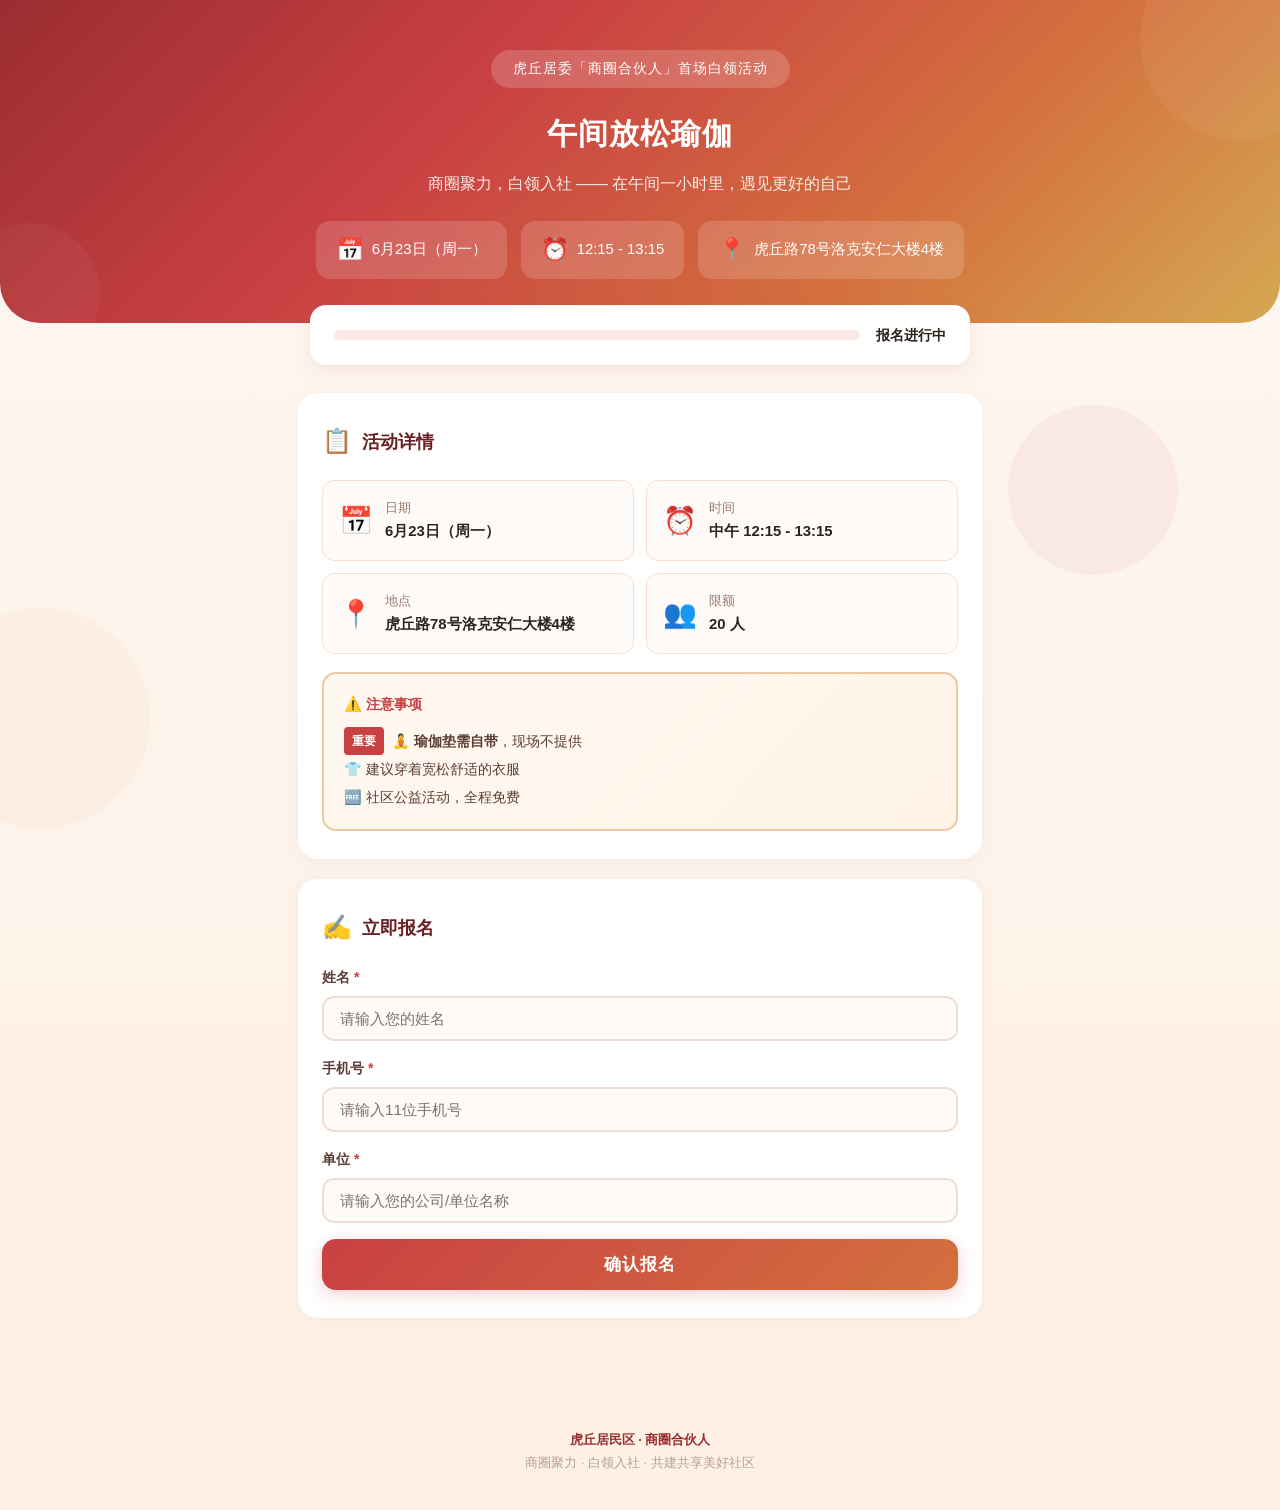
==== index.html @ b6765bb0 "yoga signup page" ====
<!DOCTYPE html>
<html lang="zh-CN">
<head>
<meta charset="UTF-8">
<meta name="viewport" content="width=device-width, initial-scale=1.0">
<title>虎丘居委 · 商圈合伙人 | 午间放松瑜伽</title>
<link rel="icon" href="data:image/svg+xml,<svg xmlns='http://www.w3.org/2000/svg' viewBox='0 0 100 100'><text y='.9em' font-size='90'>🧘</text></svg>">
<style>
* { box-sizing: border-box; margin: 0; padding: 0; }
html { scroll-behavior: smooth; }
body {
  font-family: -apple-system, BlinkMacSystemFont, "PingFang SC", "Microsoft YaHei", "Noto Sans SC", sans-serif;
  background: linear-gradient(180deg, #fef9f6 0%, #fdf4ed 30%, #fef0e4 100%);
  color: #2d2420; line-height: 1.7; min-height: 100vh;
}
.bg-deco {
  position: fixed; pointer-events: none; z-index: 0; overflow: hidden;
  top: 0; left: 0; width: 100%; height: 100%;
}
.bg-deco .circle {
  position: absolute; border-radius: 50%; opacity: .06;
  animation: floatCircle 22s ease-in-out infinite;
}
.bg-deco .circle:nth-child(1) { width: 340px; height: 340px; background: #c94043; top: -100px; right: -70px; }
.bg-deco .circle:nth-child(2) { width: 220px; height: 220px; background: #d4a853; bottom: 8%; left: -70px; animation-delay: -8s; }
.bg-deco .circle:nth-child(3) { width: 170px; height: 170px; background: #c94043; top: 45%; right: 8%; animation-delay: -16s; }
@keyframes floatCircle {
  0%, 100% { transform: translateY(0) scale(1); }
  50% { transform: translateY(-35px) scale(1.12); }
}

.hero {
  position: relative; z-index: 1;
  background: linear-gradient(135deg, #9b2d30 0%, #c94043 35%, #d4703e 70%, #d4a853 100%);
  color: #fff; text-align: center; padding: 50px 20px 44px;
  border-radius: 0 0 40px 40px; overflow: hidden;
}
.hero::before { content: ''; position: absolute; top: -60px; right: -60px; width: 200px; height: 200px; background: rgba(255,255,255,.05); border-radius: 50%; }
.hero::after  { content: ''; position: absolute; bottom: -40px; left: -40px; width: 140px; height: 140px; background: rgba(255,255,255,.04); border-radius: 50%; }
.hero * { position: relative; z-index: 1; }
.hero-logo {
  display: inline-block; background: rgba(255,255,255,.18); backdrop-filter: blur(4px);
  padding: 7px 22px; border-radius: 22px; font-size: .88rem; letter-spacing: 1px; margin-bottom: 20px;
}
.hero h1 { font-size: 1.9rem; font-weight: 800; margin-bottom: 10px; letter-spacing: 1px; }
.hero .sub { font-size: 1rem; opacity: .88; margin-bottom: 24px; }
.hero-info { display: flex; justify-content: center; gap: 14px; flex-wrap: wrap; }
.hero-info .tag {
  background: rgba(255,255,255,.16); backdrop-filter: blur(4px);
  padding: 10px 20px; border-radius: 14px; font-size: .93rem;
  display: flex; align-items: center; gap: 8px;
}
.tag .emoji { font-size: 1.4rem; }

.progress-wrap { position: relative; z-index: 1; max-width: 700px; margin: -18px auto 0; padding: 0 20px; }
.progress-card {
  background: #fff; border-radius: 16px; padding: 18px 24px;
  box-shadow: 0 4px 20px rgba(201,64,67,.1);
  display: flex; align-items: center; gap: 16px; flex-wrap: wrap;
}
.progress-bar-outer { flex: 1; min-width: 140px; height: 10px; background: #fce8e6; border-radius: 5px; overflow: hidden; }
.progress-bar-inner { height: 100%; background: linear-gradient(90deg, #c94043, #d4a853); border-radius: 5px; transition: width .5s ease; }
.progress-text { font-size: .9rem; font-weight: 600; white-space: nowrap; }
.progress-text .num { color: #c94043; font-size: 1.2rem; }
.progress-text .left { color: #d4703e; }

.main { position: relative; z-index: 1; max-width: 720px; margin: 0 auto; padding: 28px 18px 80px; }

.section {
  background: #fff; border-radius: 20px; padding: 28px 24px;
  box-shadow: 0 2px 16px rgba(0,0,0,.035); margin-bottom: 20px;
}
.section h2 {
  font-size: 1.15rem; font-weight: 700; margin-bottom: 18px;
  display: flex; align-items: center; gap: 10px; color: #6b2022;
}
.section h2 .icon { font-size: 1.5rem; }

.detail-grid { display: grid; grid-template-columns: 1fr 1fr; gap: 12px; }
.detail-card {
  background: #fefaf7; border: 1px solid #f5e0d2; border-radius: 12px; padding: 16px;
  display: flex; align-items: center; gap: 12px;
}
.detail-card .d-icon { font-size: 1.7rem; flex-shrink: 0; }
.detail-card .d-title { font-size: .8rem; color: #9b7a6e; }
.detail-card .d-value { font-size: .93rem; font-weight: 700; color: #2d2420; }

.form-row { margin-bottom: 16px; }
.form-row label { display: block; font-size: .88rem; font-weight: 600; color: #5c3d36; margin-bottom: 6px; }
.form-row label .req { color: #c94043; }
.form-row input {
  width: 100%; padding: 12px 16px; font-size: .95rem; font-family: inherit;
  border: 2px solid #f0ddd4; border-radius: 12px; outline: none;
  transition: border-color .2s, box-shadow .2s; background: #fefaf7;
}
.form-row input:focus { border-color: #c94043; box-shadow: 0 0 0 3px rgba(201,64,67,.08); }

.btn-submit {
  width: 100%; padding: 14px; font-size: 1.05rem; font-weight: 700; font-family: inherit;
  color: #fff; border: none; border-radius: 14px; cursor: pointer;
  background: linear-gradient(135deg, #c94043, #d4703e);
  letter-spacing: 1px; transition: transform .15s, box-shadow .2s;
  box-shadow: 0 4px 16px rgba(201,64,67,.25);
}
.btn-submit:hover:not(:disabled) { transform: translateY(-2px); box-shadow: 0 6px 24px rgba(201,64,67,.35); }
.btn-submit:disabled { background: #ccc; box-shadow: none; cursor: not-allowed; }
.btn-submit .spin { display: inline-block; animation: spin 1s linear infinite; }
@keyframes spin { to { transform: rotate(360deg); } }

.msg { padding: 12px 16px; border-radius: 12px; font-size: .88rem; margin-bottom: 16px; }
.msg-err { background: #fff0ef; color: #b5393b; border: 1px solid #ffd4d0; }
.msg-ok  { background: #edfff5; color: #1e7e4a; border: 1px solid #c3f0d1; }
.msg-info { background: #fef8f2; color: #8c6550; text-align: center; padding: 24px; font-size: 1rem; border-radius: 14px; }

.footer { text-align: center; padding: 10px 20px 36px; font-size: .8rem; color: #b8a095; position: relative; z-index: 1; line-height: 1.8; }
.footer .org { color: #9b2d30; font-weight: 600; }

@media (max-width: 600px) {
  .hero { padding: 38px 16px 34px; border-radius: 0 0 28px 28px; }
  .hero h1 { font-size: 1.4rem; }
  .detail-grid { grid-template-columns: 1fr; }
  .progress-card { padding: 14px 16px; }
  .section { padding: 20px 16px; border-radius: 16px; }
}
</style>
</head>
<body>

<div class="bg-deco"><div class="circle"></div><div class="circle"></div><div class="circle"></div></div>

<header class="hero">
  <div class="hero-logo">虎丘居委「商圈合伙人」首场白领活动</div>
  <h1>午间放松瑜伽</h1>
  <p class="sub">商圈聚力，白领入社 —— 在午间一小时里，遇见更好的自己</p>
  <div class="hero-info">
    <div class="tag"><span class="emoji">📅</span> 6月23日（周一）</div>
    <div class="tag"><span class="emoji">⏰</span> 12:15 - 13:15</div>
    <div class="tag"><span class="emoji">📍</span> 虎丘路78号洛克安仁大楼4楼</div>
  </div>
</header>

<div class="progress-wrap">
  <div class="progress-card">
    <div class="progress-bar-outer"><div class="progress-bar-inner" id="barFill" style="width:0%"></div></div>
    <div class="progress-text" id="barText">加载中...</div>
  </div>
</div>

<main class="main">

  <section class="section">
    <h2><span class="icon">📋</span> 活动详情</h2>
    <div class="detail-grid">
      <div class="detail-card"><span class="d-icon">📅</span><div><div class="d-title">日期</div><div class="d-value">6月23日（周一）</div></div></div>
      <div class="detail-card"><span class="d-icon">⏰</span><div><div class="d-title">时间</div><div class="d-value">中午 12:15 - 13:15</div></div></div>
      <div class="detail-card"><span class="d-icon">📍</span><div><div class="d-title">地点</div><div class="d-value">虎丘路78号洛克安仁大楼4楼</div></div></div>
      <div class="detail-card"><span class="d-icon">👥</span><div><div class="d-title">限额</div><div class="d-value">20 人</div></div></div>
    </div>
    <div style="margin-top:18px;background:linear-gradient(135deg,#fff8f0,#fff3e8);border:2px solid #f0c8a0;border-radius:14px;padding:18px 20px;">
      <div style="font-weight:700;font-size:.9rem;color:#c94043;margin-bottom:10px;">⚠️ 注意事项</div>
      <div style="font-size:.88rem;color:#5c3d36;line-height:2;">
        <div style="display:flex;align-items:center;gap:8px;">
          <span style="background:#c94043;color:#fff;font-size:.75rem;font-weight:700;padding:2px 8px;border-radius:4px;">重要</span>
          <span>🧘 <strong>瑜伽垫需自带</strong>，现场不提供</span>
        </div>
        <div>👕 建议穿着宽松舒适的衣服</div>
        <div>🆓 社区公益活动，全程免费</div>
      </div>
    </div>
  </section>

  <section class="section" id="formSection">
    <h2><span class="icon">✍️</span> 立即报名</h2>
    <div id="formMsg"></div>
    <div class="form-row"><label>姓名 <span class="req">*</span></label><input id="inpName" type="text" placeholder="请输入您的姓名"></div>
    <div class="form-row"><label>手机号 <span class="req">*</span></label><input id="inpPhone" type="tel" placeholder="请输入11位手机号" maxlength="11"></div>
    <div class="form-row"><label>单位 <span class="req">*</span></label><input id="inpOrg" type="text" placeholder="请输入您的公司/单位名称"></div>
    <button class="btn-submit" id="btnSubmit" onclick="submitForm()">确认报名</button>
  </section>

</main>

<footer class="footer">
  <span class="org">虎丘居民区 · 商圈合伙人</span><br>
  商圈聚力 · 白领入社 · 共建共享美好社区
</footer>

<script>
const API = 'https://capable-malabi-3f0cec.netlify.app/.netlify/functions/register';
const MAX = 20;
let total = 0;

// 从后端加载报名人数
(async function init() {
  try {
    const res = await fetch(API + '?key=yoga2026');
    if (res.ok) {
      const data = await res.json();
      total = data.count;
      updateBar();
    }
  } catch(e) {
    document.getElementById('barText').textContent = '报名进行中';
  }
  if (total >= MAX) showFull();
})();

function updateBar() {
  var pct = total / MAX * 100;
  document.getElementById('barFill').style.width = pct + '%';
  var left = MAX - total;
  document.getElementById('barText').innerHTML =
    '<span class="num">' + total + '</span> / ' + MAX + ' 人' +
    (left > 0 ? ' <span class="left">（剩' + left + '个名额）</span>' : ' <span style="color:#c94043">（已满）</span>');
}

function showFull() {
  document.getElementById('btnSubmit').disabled = true;
  document.getElementById('formMsg').innerHTML = '<div class="msg msg-info">🌸 名额已满，感谢大家的热情参与！</div>';
}

async function submitForm() {
  var name = document.getElementById('inpName').value.trim();
  var phone = document.getElementById('inpPhone').value.trim();
  var org = document.getElementById('inpOrg').value.trim();
  var msgEl = document.getElementById('formMsg');
  var btn = document.getElementById('btnSubmit');

  if (!name) { msgEl.innerHTML = '<div class="msg msg-err">请输入姓名</div>'; return; }
  if (!phone) { msgEl.innerHTML = '<div class="msg msg-err">请输入手机号</div>'; return; }
  if (!/^1[3-9]\d{9}$/.test(phone)) { msgEl.innerHTML = '<div class="msg msg-err">请输入正确的11位手机号</div>'; return; }
  if (!org) { msgEl.innerHTML = '<div class="msg msg-err">请输入单位名称</div>'; return; }

  btn.disabled = true;
  btn.innerHTML = '<span class="spin">⏳</span> 提交中...';
  msgEl.innerHTML = '';

  try {
    var res = await fetch(API, {
      method: 'POST',
      headers: { 'Content-Type': 'application/json' },
      body: JSON.stringify({ name: name, phone: phone, organization: org })
    });
    var data = await res.json();
    if (res.ok) {
      msgEl.innerHTML = '<div class="msg msg-ok">✅ 报名成功！6月23日中午见～</div>';
      document.getElementById('inpName').value = '';
      document.getElementById('inpPhone').value = '';
      document.getElementById('inpOrg').value = '';
      total = MAX - data.remaining;
      updateBar();
      if (data.remaining <= 0) showFull();
    } else {
      msgEl.innerHTML = '<div class="msg msg-err">' + data.error + '</div>';
    }
  } catch(e) {
    msgEl.innerHTML = '<div class="msg msg-err">网络错误，请稍后重试</div>';
  }

  btn.disabled = (total >= MAX);
  btn.textContent = '确认报名';
}
</script>

</body>
</html>
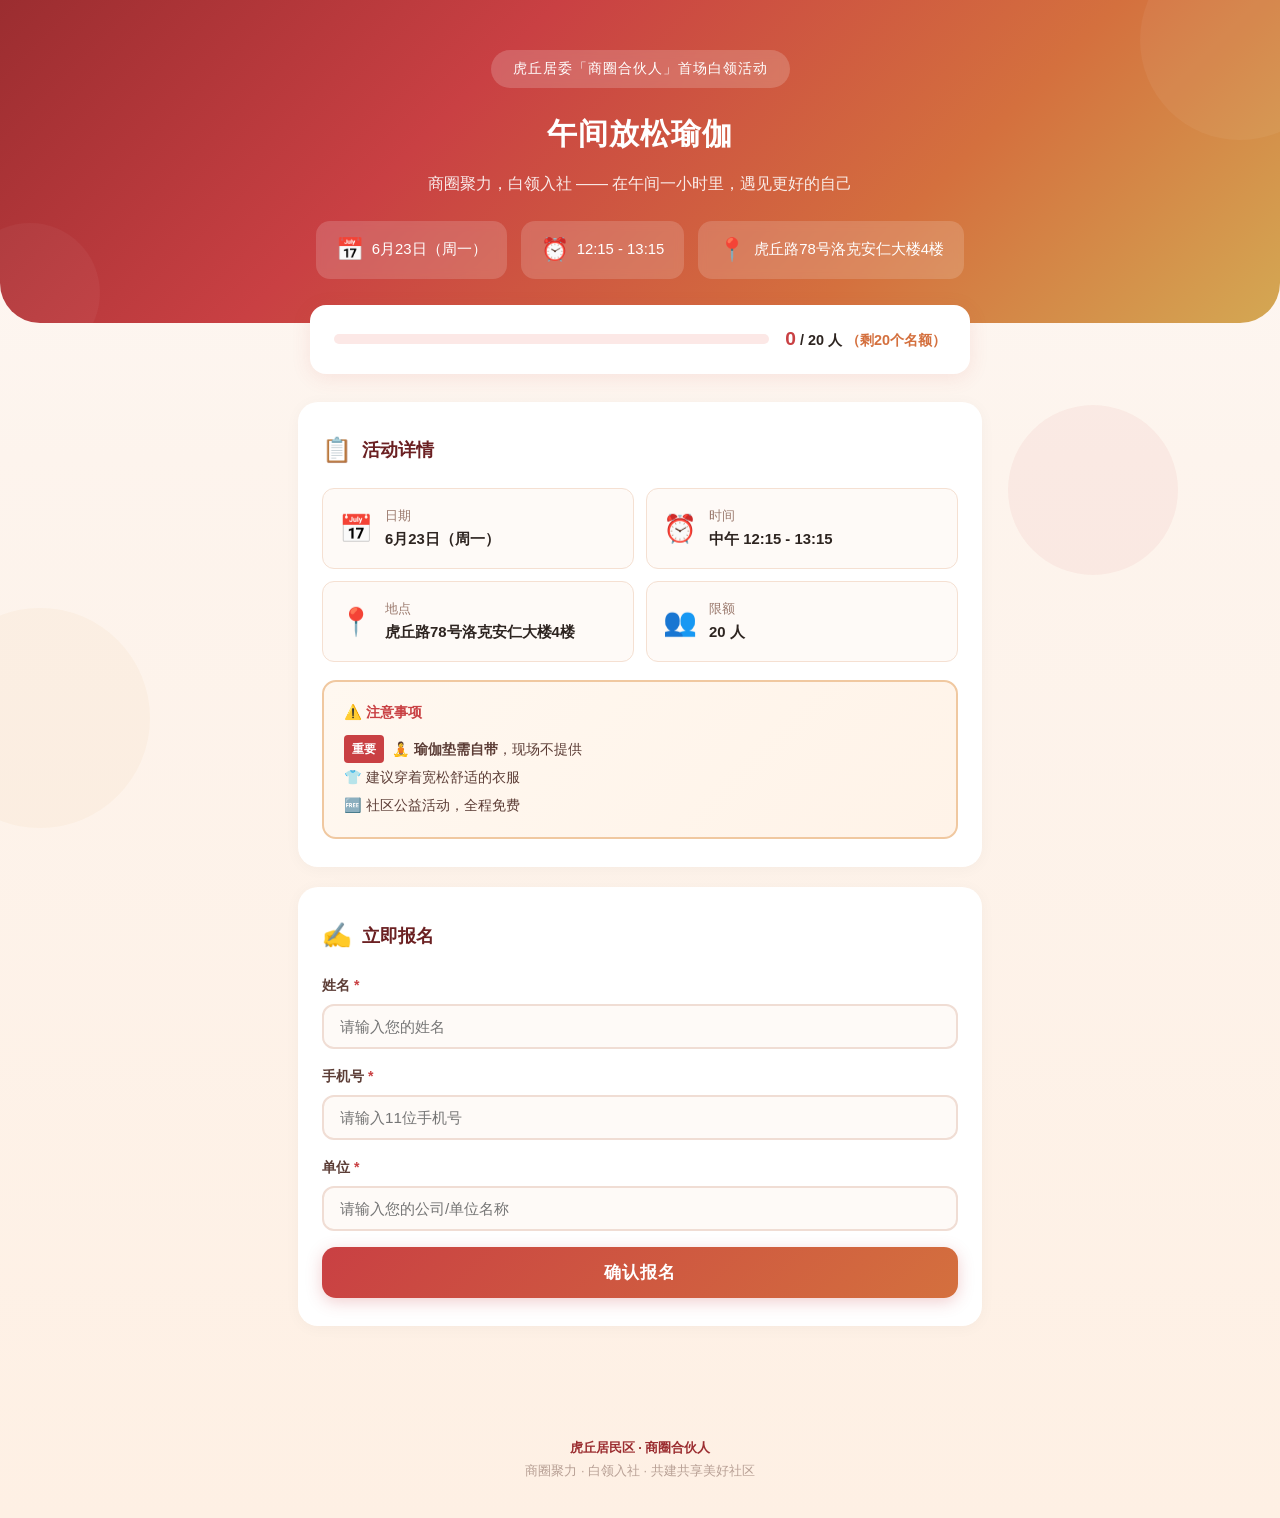
==== commit 51aef1c2: "switch to localStorage, no backend needed" ====
--- a/index.html
+++ b/index.html
@@ -104,8 +104,6 @@
 }
 .btn-submit:hover:not(:disabled) { transform: translateY(-2px); box-shadow: 0 6px 24px rgba(201,64,67,.35); }
 .btn-submit:disabled { background: #ccc; box-shadow: none; cursor: not-allowed; }
-.btn-submit .spin { display: inline-block; animation: spin 1s linear infinite; }
-@keyframes spin { to { transform: rotate(360deg); } }
 
 .msg { padding: 12px 16px; border-radius: 12px; font-size: .88rem; margin-bottom: 16px; }
 .msg-err { background: #fff0ef; color: #b5393b; border: 1px solid #ffd4d0; }
@@ -186,80 +184,61 @@
 </footer>
 
 <script>
-const API = 'https://capable-malabi-3f0cec.netlify.app/.netlify/functions/register';
-const MAX = 20;
-let total = 0;
-
-// 从后端加载报名人数
-(async function init() {
-  try {
-    const res = await fetch(API + '?key=yoga2026');
-    if (res.ok) {
-      const data = await res.json();
-      total = data.count;
-      updateBar();
-    }
-  } catch(e) {
-    document.getElementById('barText').textContent = '报名进行中';
-  }
-  if (total >= MAX) showFull();
-})();
+var STORE = 'yoga_signup_data';
+var MAX = 20;
+
+function load() {
+  try { return JSON.parse(localStorage.getItem(STORE)) || []; }
+  catch(e) { return []; }
+}
+function save(list) { localStorage.setItem(STORE, JSON.stringify(list)); }
 
 function updateBar() {
+  var list = load();
+  var total = list.length;
   var pct = total / MAX * 100;
   document.getElementById('barFill').style.width = pct + '%';
   var left = MAX - total;
   document.getElementById('barText').innerHTML =
     '<span class="num">' + total + '</span> / ' + MAX + ' 人' +
     (left > 0 ? ' <span class="left">（剩' + left + '个名额）</span>' : ' <span style="color:#c94043">（已满）</span>');
-}
-
-function showFull() {
-  document.getElementById('btnSubmit').disabled = true;
-  document.getElementById('formMsg').innerHTML = '<div class="msg msg-info">🌸 名额已满，感谢大家的热情参与！</div>';
-}
-
-async function submitForm() {
+  if (total >= MAX) {
+    document.getElementById('btnSubmit').disabled = true;
+    document.getElementById('formMsg').innerHTML = '<div class="msg msg-info">🌸 名额已满，感谢大家的热情参与！</div>';
+  }
+}
+
+function submitForm() {
   var name = document.getElementById('inpName').value.trim();
   var phone = document.getElementById('inpPhone').value.trim();
   var org = document.getElementById('inpOrg').value.trim();
   var msgEl = document.getElementById('formMsg');
-  var btn = document.getElementById('btnSubmit');
 
   if (!name) { msgEl.innerHTML = '<div class="msg msg-err">请输入姓名</div>'; return; }
   if (!phone) { msgEl.innerHTML = '<div class="msg msg-err">请输入手机号</div>'; return; }
   if (!/^1[3-9]\d{9}$/.test(phone)) { msgEl.innerHTML = '<div class="msg msg-err">请输入正确的11位手机号</div>'; return; }
   if (!org) { msgEl.innerHTML = '<div class="msg msg-err">请输入单位名称</div>'; return; }
 
-  btn.disabled = true;
-  btn.innerHTML = '<span class="spin">⏳</span> 提交中...';
-  msgEl.innerHTML = '';
-
-  try {
-    var res = await fetch(API, {
-      method: 'POST',
-      headers: { 'Content-Type': 'application/json' },
-      body: JSON.stringify({ name: name, phone: phone, organization: org })
-    });
-    var data = await res.json();
-    if (res.ok) {
-      msgEl.innerHTML = '<div class="msg msg-ok">✅ 报名成功！6月23日中午见～</div>';
-      document.getElementById('inpName').value = '';
-      document.getElementById('inpPhone').value = '';
-      document.getElementById('inpOrg').value = '';
-      total = MAX - data.remaining;
-      updateBar();
-      if (data.remaining <= 0) showFull();
-    } else {
-      msgEl.innerHTML = '<div class="msg msg-err">' + data.error + '</div>';
-    }
-  } catch(e) {
-    msgEl.innerHTML = '<div class="msg msg-err">网络错误，请稍后重试</div>';
+  var list = load();
+  if (list.length >= MAX) { msgEl.innerHTML = '<div class="msg msg-err">名额已满</div>'; return; }
+  if (list.find(function(r) { return r.phone === phone; })) {
+    msgEl.innerHTML = '<div class="msg msg-err">该手机号已报名，请勿重复提交</div>'; return;
   }
 
-  btn.disabled = (total >= MAX);
-  btn.textContent = '确认报名';
-}
+  list.unshift({
+    name: name, phone: phone, organization: org,
+    time: new Date().toLocaleString('zh-CN')
+  });
+  save(list);
+
+  msgEl.innerHTML = '<div class="msg msg-ok">✅ 报名成功！6月23日中午见～</div>';
+  document.getElementById('inpName').value = '';
+  document.getElementById('inpPhone').value = '';
+  document.getElementById('inpOrg').value = '';
+  updateBar();
+}
+
+updateBar();
 </script>
 
 </body>
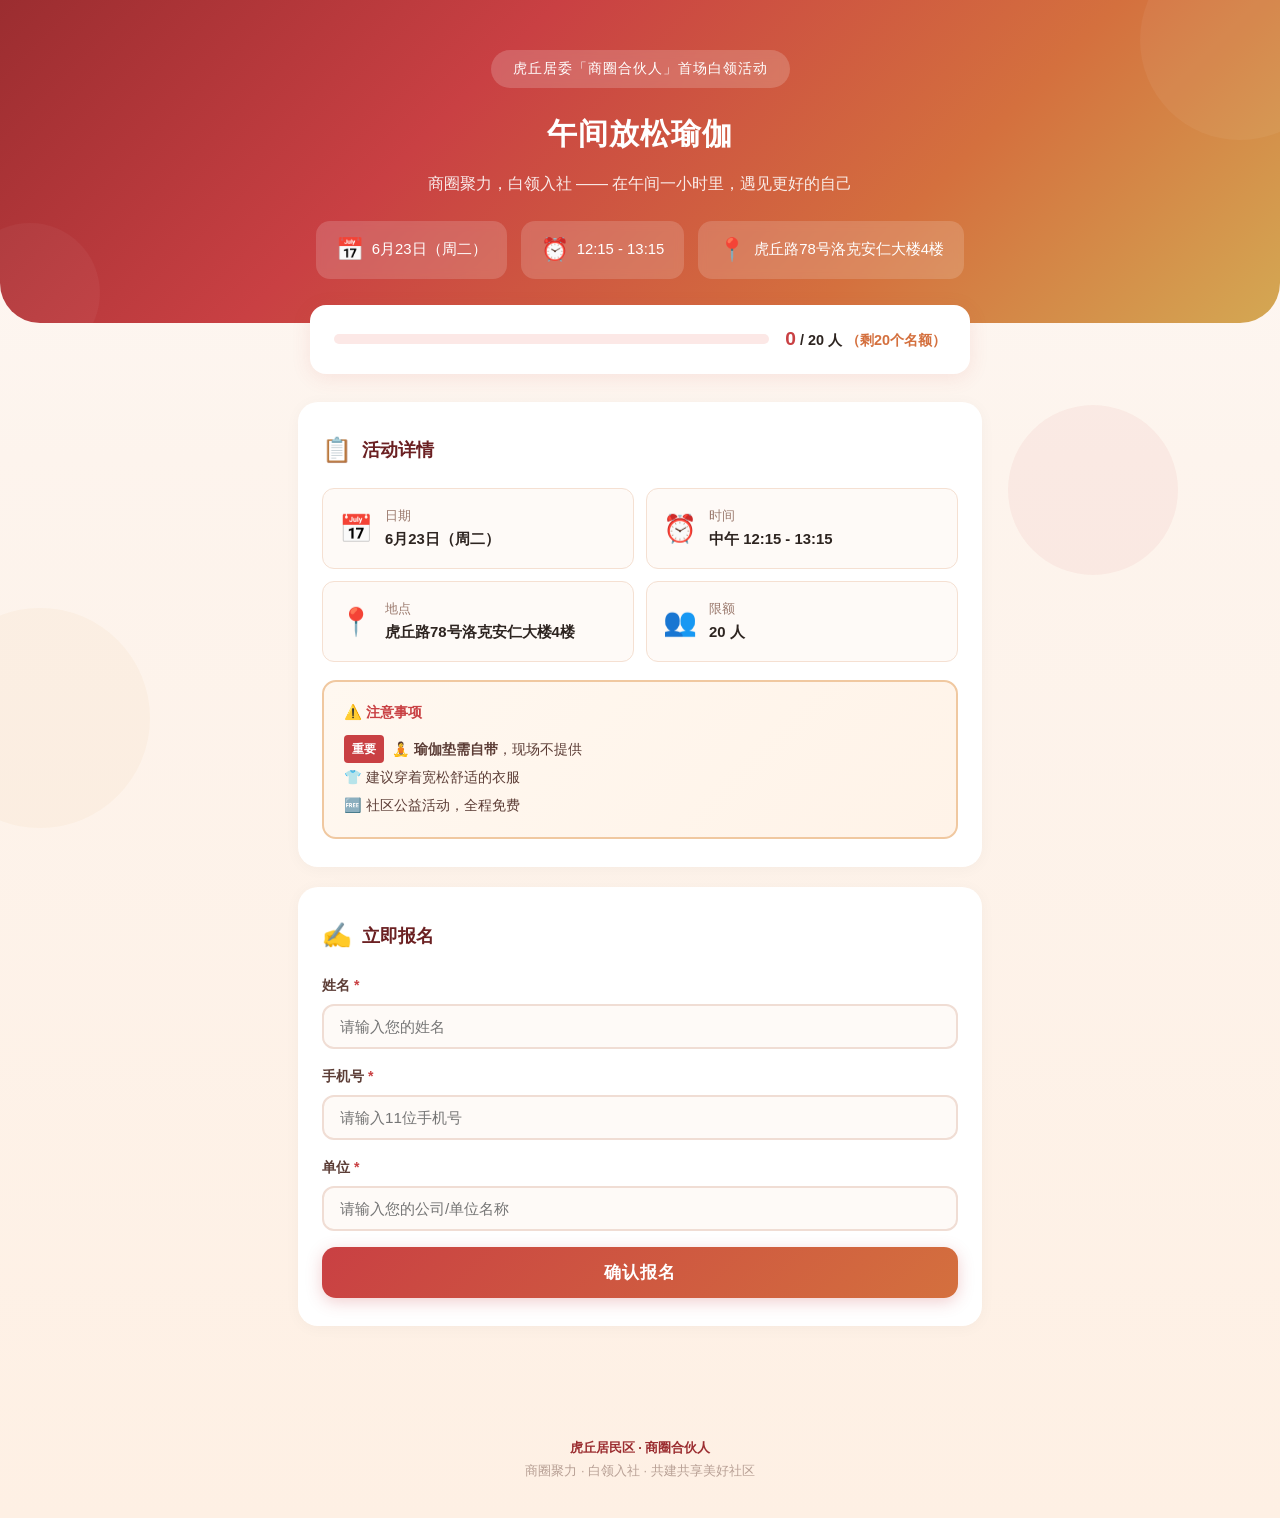
==== commit 1798c398: "fix: 23号是周二" ====
--- a/index.html
+++ b/index.html
@@ -131,7 +131,7 @@
   <h1>午间放松瑜伽</h1>
   <p class="sub">商圈聚力，白领入社 —— 在午间一小时里，遇见更好的自己</p>
   <div class="hero-info">
-    <div class="tag"><span class="emoji">📅</span> 6月23日（周一）</div>
+    <div class="tag"><span class="emoji">📅</span> 6月23日（周二）</div>
     <div class="tag"><span class="emoji">⏰</span> 12:15 - 13:15</div>
     <div class="tag"><span class="emoji">📍</span> 虎丘路78号洛克安仁大楼4楼</div>
   </div>
@@ -149,7 +149,7 @@
   <section class="section">
     <h2><span class="icon">📋</span> 活动详情</h2>
     <div class="detail-grid">
-      <div class="detail-card"><span class="d-icon">📅</span><div><div class="d-title">日期</div><div class="d-value">6月23日（周一）</div></div></div>
+      <div class="detail-card"><span class="d-icon">📅</span><div><div class="d-title">日期</div><div class="d-value">6月23日（周二）</div></div></div>
       <div class="detail-card"><span class="d-icon">⏰</span><div><div class="d-title">时间</div><div class="d-value">中午 12:15 - 13:15</div></div></div>
       <div class="detail-card"><span class="d-icon">📍</span><div><div class="d-title">地点</div><div class="d-value">虎丘路78号洛克安仁大楼4楼</div></div></div>
       <div class="detail-card"><span class="d-icon">👥</span><div><div class="d-title">限额</div><div class="d-value">20 人</div></div></div>
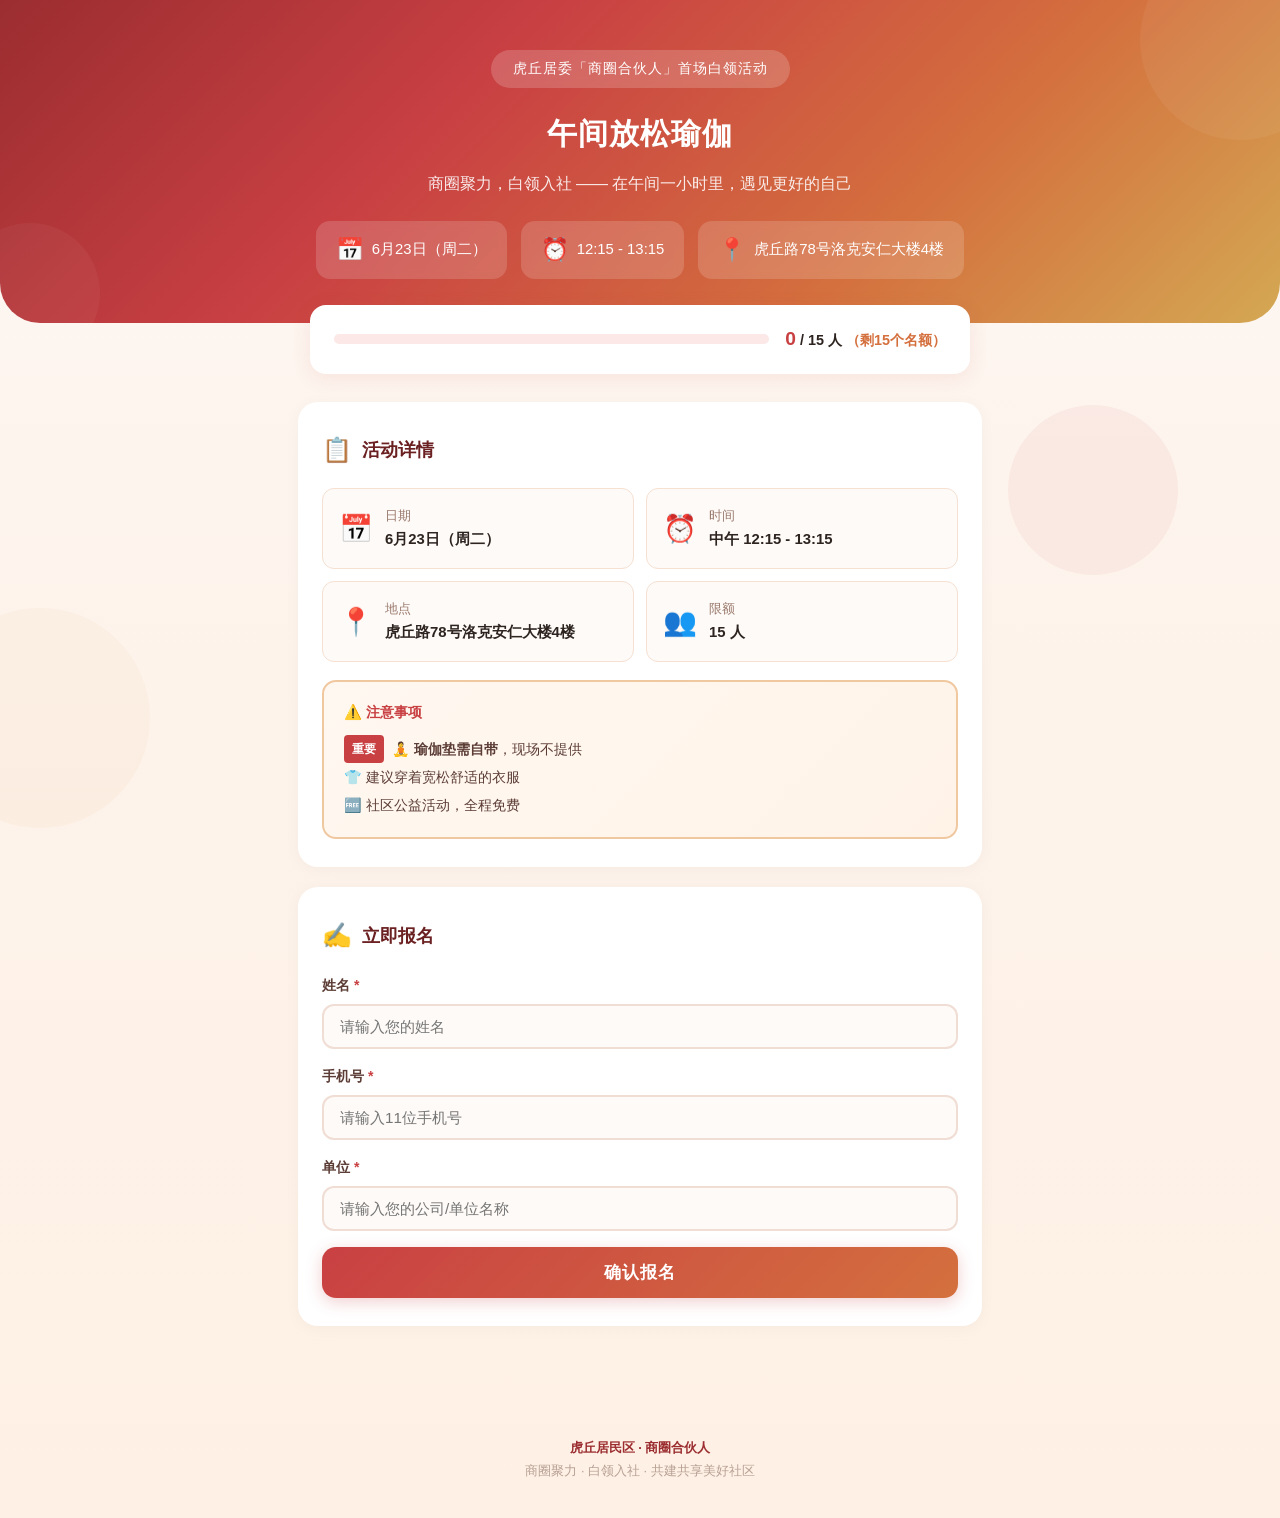
==== commit 8a1d8087: "20改为15人" ====
--- a/index.html
+++ b/index.html
@@ -152,7 +152,7 @@
       <div class="detail-card"><span class="d-icon">📅</span><div><div class="d-title">日期</div><div class="d-value">6月23日（周二）</div></div></div>
       <div class="detail-card"><span class="d-icon">⏰</span><div><div class="d-title">时间</div><div class="d-value">中午 12:15 - 13:15</div></div></div>
       <div class="detail-card"><span class="d-icon">📍</span><div><div class="d-title">地点</div><div class="d-value">虎丘路78号洛克安仁大楼4楼</div></div></div>
-      <div class="detail-card"><span class="d-icon">👥</span><div><div class="d-title">限额</div><div class="d-value">20 人</div></div></div>
+      <div class="detail-card"><span class="d-icon">👥</span><div><div class="d-title">限额</div><div class="d-value">15 人</div></div></div>
     </div>
     <div style="margin-top:18px;background:linear-gradient(135deg,#fff8f0,#fff3e8);border:2px solid #f0c8a0;border-radius:14px;padding:18px 20px;">
       <div style="font-weight:700;font-size:.9rem;color:#c94043;margin-bottom:10px;">⚠️ 注意事项</div>
@@ -185,7 +185,7 @@
 
 <script>
 var STORE = 'yoga_signup_data';
-var MAX = 20;
+var MAX = 15;
 
 function load() {
   try { return JSON.parse(localStorage.getItem(STORE)) || []; }
